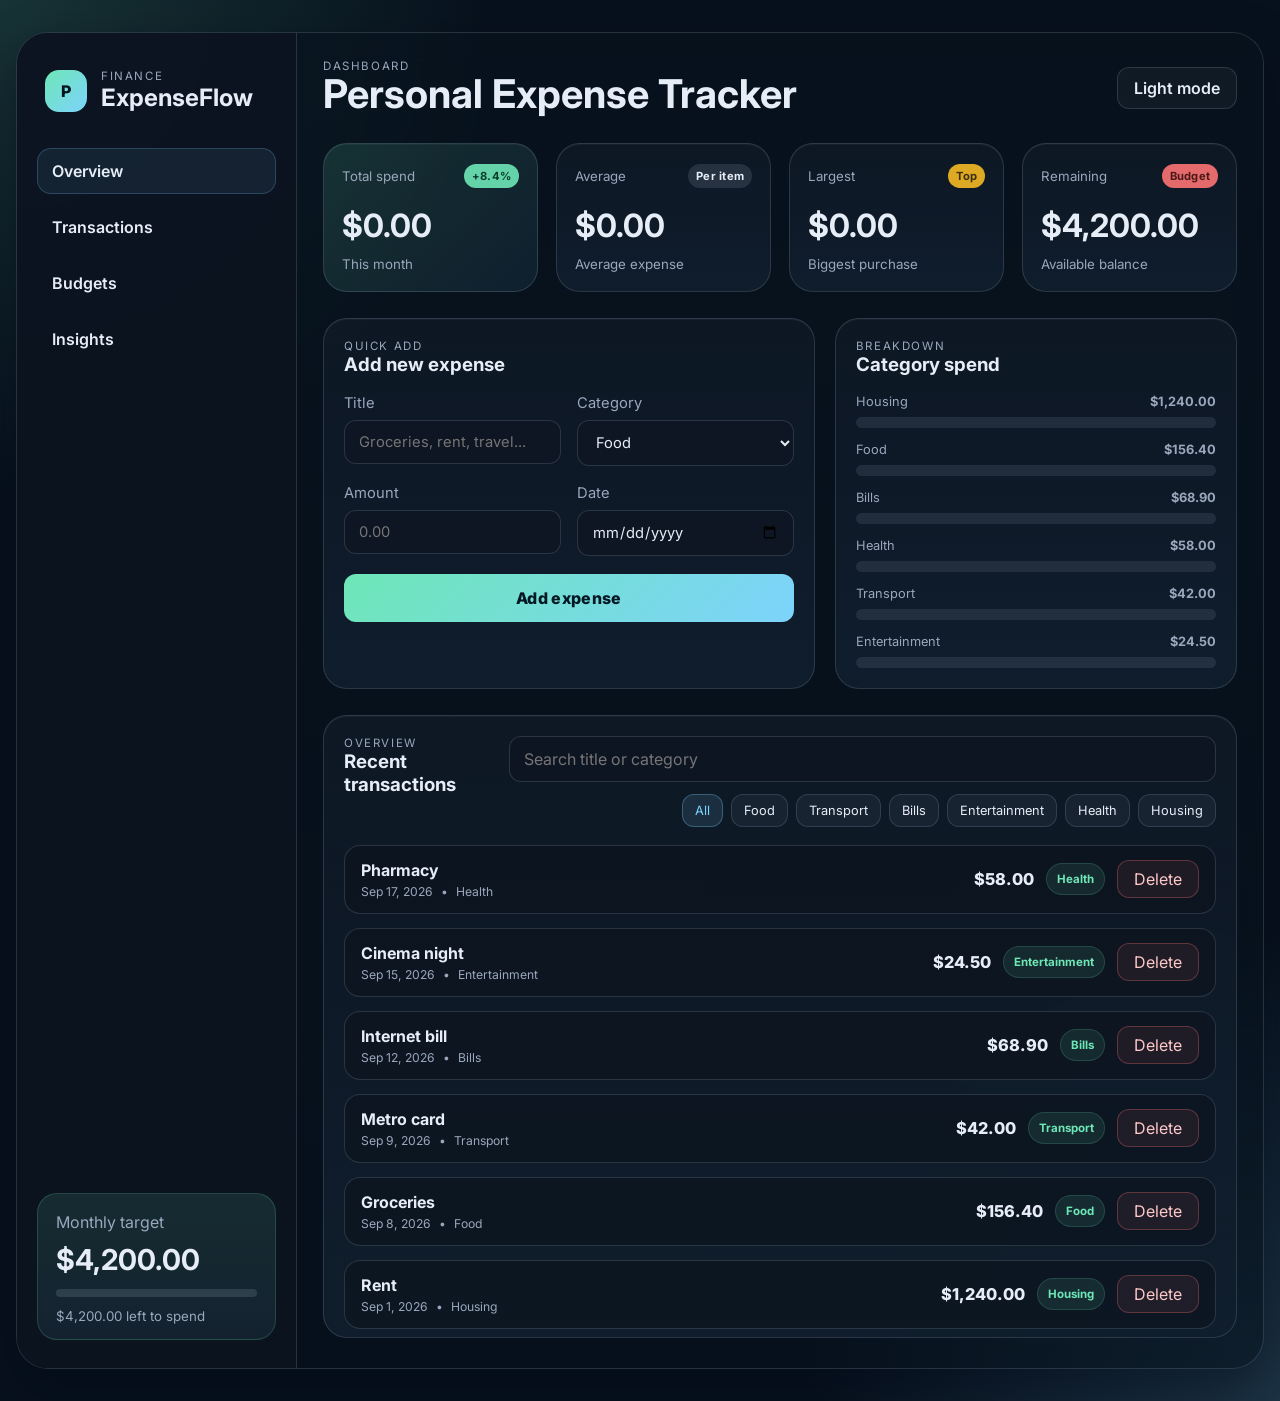
==== PersonalExpenseTracker/index.html @ f3b547eb "first commit" ====
<!DOCTYPE html>
<html lang="en">
  <head>
    <meta charset="UTF-8" />
    <meta name="viewport" content="width=device-width, initial-scale=1.0" />
    <meta
      name="description"
      content="Personal Expense Tracker dashboard for managing spending, categories, and monthly insights."
    />
    <title>Personal Expense Tracker</title>
    <link rel="preconnect" href="https://fonts.googleapis.com" />
    <link rel="preconnect" href="https://fonts.gstatic.com" crossorigin />
    <link
      href="https://fonts.googleapis.com/css2?family=Inter:wght@400;500;600;700;800&display=swap"
      rel="stylesheet"
    />
    <link rel="stylesheet" href="styles.css" />
  </head>
  <body>
    <div class="app-shell">
      <aside class="sidebar">
        <div class="brand-wrap">
          <div class="brand-badge">P</div>
          <div>
            <p class="brand-kicker">Finance</p>
            <h2>ExpenseFlow</h2>
          </div>
        </div>

        <nav class="nav" aria-label="Main navigation">
          <button class="nav-item active" type="button">
            <span>Overview</span>
          </button>
          <button class="nav-item" type="button">
            <span>Transactions</span>
          </button>
          <button class="nav-item" type="button">
            <span>Budgets</span>
          </button>
          <button class="nav-item" type="button">
            <span>Insights</span>
          </button>
        </nav>

        <div class="sidebar-card">
          <p>Monthly target</p>
          <h3 id="budgetValue">$4,200</h3>
          <div class="progress-track">
            <span id="budgetProgress" class="progress-fill"></span>
          </div>
          <small id="budgetStatus">$1,580 left to spend</small>
        </div>
      </aside>

      <main class="main-panel">
        <header class="topbar">
          <div>
            <p class="eyebrow">Dashboard</p>
            <h1>Personal Expense Tracker</h1>
          </div>

          <div class="topbar-actions">
            <button class="ghost-button" id="themeToggle" type="button" aria-label="Toggle theme">
              Light mode
            </button>
          </div>
        </header>

        <section class="summary-grid" aria-label="Expense summary">
          <article class="summary-card accent">
            <div class="card-head">
              <span>Total spend</span>
              <span class="chip success">+8.4%</span>
            </div>
            <h2 id="totalSpend">$0.00</h2>
            <small>This month</small>
          </article>

          <article class="summary-card">
            <div class="card-head">
              <span>Average</span>
              <span class="chip neutral">Per item</span>
            </div>
            <h2 id="avgSpend">$0.00</h2>
            <small>Average expense</small>
          </article>

          <article class="summary-card">
            <div class="card-head">
              <span>Largest</span>
              <span class="chip warning">Top</span>
            </div>
            <h2 id="largestSpend">$0.00</h2>
            <small>Biggest purchase</small>
          </article>

          <article class="summary-card">
            <div class="card-head">
              <span>Remaining</span>
              <span class="chip danger">Budget</span>
            </div>
            <h2 id="remainingSpend">$0.00</h2>
            <small>Available balance</small>
          </article>
        </section>

        <section class="layout-grid">
          <div class="panel add-panel">
            <div class="panel-header">
              <div>
                <p class="eyebrow">Quick add</p>
                <h3>Add new expense</h3>
              </div>
            </div>

            <form id="expenseForm" class="expense-form">
              <div class="form-row two-columns">
                <label>
                  <span>Title</span>
                  <input id="titleInput" name="title" type="text" placeholder="Groceries, rent, travel..." required />
                </label>
                <label>
                  <span>Category</span>
                  <select id="categoryInput" name="category">
                    <option value="Food">Food</option>
                    <option value="Transport">Transport</option>
                    <option value="Housing">Housing</option>
                    <option value="Entertainment">Entertainment</option>
                    <option value="Health">Health</option>
                    <option value="Shopping">Shopping</option>
                    <option value="Bills">Bills</option>
                    <option value="Other">Other</option>
                  </select>
                </label>
              </div>

              <div class="form-row two-columns">
                <label>
                  <span>Amount</span>
                  <input id="amountInput" name="amount" type="number" min="0.01" step="0.01" placeholder="0.00" required />
                </label>
                <label>
                  <span>Date</span>
                  <input id="dateInput" name="date" type="date" required />
                </label>
              </div>

              <button class="primary-button" type="submit">Add expense</button>
            </form>
          </div>

          <div class="panel chart-panel">
            <div class="panel-header">
              <div>
                <p class="eyebrow">Breakdown</p>
                <h3>Category spend</h3>
              </div>
            </div>
            <div id="categoryBreakdown" class="category-list" aria-live="polite"></div>
          </div>
        </section>

        <section class="panel list-panel">
          <div class="panel-header list-header">
            <div>
              <p class="eyebrow">Overview</p>
              <h3>Recent transactions</h3>
            </div>

            <div class="toolbar">
              <input id="searchInput" type="search" placeholder="Search title or category" aria-label="Search expenses" />
              <div class="filter-pills" id="filterPills" aria-label="Filter by category"></div>
            </div>
          </div>

          <div id="expenseList" class="expense-list" aria-live="polite"></div>
        </section>
      </main>
    </div>

    <div id="toast" class="toast" role="status" aria-live="polite"></div>

    <script src="script.js"></script>
  </body>
</html>
---- PersonalExpenseTracker/styles.css ----
:root {
  --bg: #07111d;
  --bg-soft: #0d1b2a;
  --panel: rgba(16, 26, 39, 0.82);
  --panel-strong: #101b2b;
  --panel-alt: rgba(17, 31, 46, 0.9);
  --sidebar: rgba(12, 21, 32, 0.95);
  --line: rgba(148, 163, 184, 0.22);
  --text: #e6edf7;
  --muted: #9aa7bc;
  --accent: #6ee7b7;
  --accent-strong: #22c55e;
  --accent-2: #7dd3fc;
  --warning: #fbbf24;
  --danger: #f87171;
  --shadow: 0 20px 50px rgba(2, 6, 23, 0.45);
  --radius: 24px;
}

body.light-mode {
  --bg: #edf4ff;
  --bg-soft: #e4edff;
  --panel: rgba(255, 255, 255, 0.8);
  --panel-strong: #ffffff;
  --panel-alt: rgba(245, 248, 255, 0.96);
  --sidebar: rgba(255, 255, 255, 0.85);
  --line: rgba(102, 112, 140, 0.18);
  --text: #162335;
  --muted: #5d6a7f;
  --shadow: 0 20px 50px rgba(113, 128, 168, 0.2);
}

* {
  box-sizing: border-box;
}

html {
  scroll-behavior: smooth;
}

body {
  margin: 0;
  min-height: 100vh;
  font-family: "Inter", sans-serif;
  background:
    radial-gradient(circle at top left, rgba(110, 231, 183, 0.16), transparent 26%),
    radial-gradient(circle at bottom right, rgba(125, 211, 252, 0.18), transparent 25%),
    var(--bg);
  color: var(--text);
}

button,
input,
select {
  font: inherit;
}

button {
  cursor: pointer;
}

.app-shell {
  width: min(1440px, calc(100% - 32px));
  margin: 32px auto;
  background: rgba(7, 17, 29, 0.55);
  border: 1px solid var(--line);
  border-radius: 32px;
  box-shadow: var(--shadow);
  backdrop-filter: blur(18px);
  display: grid;
  grid-template-columns: 280px minmax(0, 1fr);
  overflow: hidden;
}

body.light-mode .app-shell {
  background: rgba(255, 255, 255, 0.5);
}

.sidebar {
  background: var(--sidebar);
  border-right: 1px solid var(--line);
  padding: 28px 20px;
  display: flex;
  flex-direction: column;
  gap: 24px;
}

.brand-wrap {
  display: flex;
  align-items: center;
  gap: 14px;
  padding: 8px 8px 12px;
}

.brand-badge {
  width: 42px;
  height: 42px;
  border-radius: 14px;
  display: grid;
  place-items: center;
  font-weight: 800;
  color: #04131d;
  background: linear-gradient(135deg, var(--accent), var(--accent-2));
}

.brand-kicker,
.eyebrow {
  margin: 0;
  font-size: 0.72rem;
  letter-spacing: 0.14em;
  text-transform: uppercase;
  color: var(--muted);
}

.brand-wrap h2,
.topbar h1,
.panel-header h3,
.summary-card h2 {
  margin: 0;
}

.nav {
  display: flex;
  flex-direction: column;
  gap: 10px;
}

.nav-item {
  width: 100%;
  border: 1px solid transparent;
  border-radius: 14px;
  padding: 12px 14px;
  background: transparent;
  color: var(--text);
  text-align: left;
  font-weight: 600;
  transition: 0.2s ease;
}

.nav-item:hover,
.nav-item.active {
  background: rgba(125, 211, 252, 0.08);
  border-color: rgba(125, 211, 252, 0.22);
}

.sidebar-card {
  margin-top: auto;
  background: linear-gradient(180deg, rgba(110, 231, 183, 0.12), rgba(125, 211, 252, 0.08));
  border: 1px solid rgba(110, 231, 183, 0.18);
  border-radius: 20px;
  padding: 18px 18px 14px;
}

.sidebar-card p,
.sidebar-card small {
  margin: 0;
  color: var(--muted);
}

.sidebar-card h3 {
  margin: 10px 0 12px;
  font-size: 1.8rem;
}

.progress-track {
  height: 8px;
  width: 100%;
  background: rgba(148, 163, 184, 0.2);
  border-radius: 999px;
  overflow: hidden;
  margin: 12px 0 8px;
}

.progress-fill {
  display: block;
  height: 100%;
  width: 62%;
  border-radius: inherit;
  background: linear-gradient(90deg, var(--accent), var(--accent-2));
}

.main-panel {
  padding: 26px 26px 30px;
  background: linear-gradient(180deg, rgba(9, 20, 31, 0.4), rgba(9, 20, 31, 0.1));
}

.topbar {
  display: flex;
  justify-content: space-between;
  align-items: center;
  gap: 16px;
  margin-bottom: 26px;
}

.topbar h1 {
  font-size: clamp(1.9rem, 1.2rem + 1.6vw, 3.2rem);
  line-height: 1.1;
}

.ghost-button,
.primary-button,
.filter-button,
.delete-button {
  border: 1px solid var(--line);
  border-radius: 12px;
  color: var(--text);
  background: rgba(255, 255, 255, 0.04);
  transition: 0.2s ease;
}

.ghost-button {
  padding: 10px 16px;
  font-weight: 600;
}

.ghost-button:hover,
.primary-button:hover,
.filter-button:hover,
.delete-button:hover {
  transform: translateY(-1px);
}

.summary-grid {
  display: grid;
  grid-template-columns: repeat(4, minmax(0, 1fr));
  gap: 18px;
  margin-bottom: 26px;
}

.summary-card,
.panel {
  background: linear-gradient(180deg, var(--panel), var(--panel-alt));
  border: 1px solid var(--line);
  border-radius: var(--radius);
  box-shadow: inset 0 1px 0 rgba(255, 255, 255, 0.04);
}

.summary-card {
  padding: 20px 18px 18px;
}

.summary-card.accent {
  background: linear-gradient(135deg, rgba(110, 231, 183, 0.14), rgba(125, 211, 252, 0.08));
}

.card-head {
  display: flex;
  justify-content: space-between;
  align-items: center;
  gap: 10px;
  color: var(--muted);
  font-size: 0.83rem;
}

.summary-card h2 {
  margin-top: 18px;
  margin-bottom: 8px;
  font-size: clamp(1.7rem, 1.2rem + 1vw, 2.6rem);
}

.summary-card small {
  color: var(--muted);
}

.chip {
  display: inline-flex;
  align-items: center;
  justify-content: center;
  padding: 5px 8px;
  border-radius: 999px;
  font-size: 0.7rem;
  font-weight: 700;
  letter-spacing: 0.02em;
}

.chip.success {
  color: #0b3d2d;
  background: rgba(110, 231, 183, 0.9);
}

.chip.neutral {
  color: var(--text);
  background: rgba(148, 163, 184, 0.18);
}

.chip.warning {
  color: #3b2f10;
  background: rgba(251, 191, 36, 0.88);
}

.chip.danger {
  color: #4a1919;
  background: rgba(248, 113, 113, 0.92);
}

.layout-grid {
  display: grid;
  grid-template-columns: 1.1fr 0.9fr;
  gap: 20px;
  margin-bottom: 26px;
}

.panel {
  padding: 20px;
}

.panel-header {
  display: flex;
  align-items: center;
  justify-content: space-between;
  gap: 12px;
  margin-bottom: 18px;
}

.expense-form {
  display: flex;
  flex-direction: column;
  gap: 18px;
}

.form-row {
  display: grid;
  gap: 16px;
}

.two-columns {
  grid-template-columns: repeat(2, minmax(0, 1fr));
}

label {
  display: flex;
  flex-direction: column;
  gap: 8px;
  color: var(--muted);
  font-size: 0.92rem;
}

input,
select {
  width: 100%;
  background: rgba(15, 22, 35, 0.84);
  color: var(--text);
  border: 1px solid var(--line);
  border-radius: 12px;
  padding: 12px 14px;
  outline: none;
}

body.light-mode input,
body.light-mode select {
  background: rgba(240, 244, 255, 0.95);
}

input:focus,
select:focus {
  border-color: rgba(125, 211, 252, 0.5);
  box-shadow: 0 0 0 4px rgba(125, 211, 252, 0.14);
}

.primary-button {
  background: linear-gradient(135deg, var(--accent), var(--accent-2));
  color: #021822;
  border: none;
  padding: 14px 18px;
  font-weight: 800;
  letter-spacing: 0.02em;
}

.category-list {
  display: flex;
  flex-direction: column;
  gap: 14px;
}

.category-row {
  display: flex;
  flex-direction: column;
  gap: 8px;
}

.category-meta {
  display: flex;
  justify-content: space-between;
  align-items: center;
  color: var(--muted);
  font-size: 0.8rem;
}

.bar-track {
  height: 11px;
  width: 100%;
  background: rgba(148, 163, 184, 0.14);
  border-radius: 999px;
  overflow: hidden;
}

.bar-fill {
  height: 100%;
  border-radius: inherit;
  background: linear-gradient(90deg, var(--accent), var(--accent-2));
}

.list-panel {
  padding-bottom: 8px;
}

.list-header {
  align-items: flex-start;
}

.toolbar {
  display: flex;
  align-items: center;
  gap: 12px;
  flex-wrap: wrap;
  justify-content: flex-end;
}

.toolbar input {
  min-width: 220px;
}

.filter-pills {
  display: flex;
  flex-wrap: wrap;
  justify-content: flex-end;
  gap: 8px;
}

.filter-button {
  padding: 8px 12px;
  font-size: 0.8rem;
  background: rgba(148, 163, 184, 0.08);
}

.filter-button.active {
  background: rgba(125, 211, 252, 0.12);
  border-color: rgba(125, 211, 252, 0.3);
  color: var(--accent-2);
}

.expense-list {
  display: flex;
  flex-direction: column;
  gap: 14px;
}

.expense-item {
  display: grid;
  grid-template-columns: minmax(0, 1.7fr) auto auto auto;
  align-items: center;
  gap: 12px;
  background: rgba(11, 19, 29, 0.55);
  border: 1px solid var(--line);
  border-radius: 16px;
  padding: 14px 16px;
}

body.light-mode .expense-item {
  background: rgba(238, 244, 255, 0.8);
}

.expense-main {
  min-width: 0;
}

.expense-title {
  font-weight: 700;
  margin: 0 0 4px;
}

.expense-meta {
  display: flex;
  flex-wrap: wrap;
  gap: 8px;
  font-size: 0.76rem;
  color: var(--muted);
}

.expense-amount {
  font-weight: 800;
  font-size: 1.02rem;
}

.expense-badge {
  display: inline-flex;
  align-items: center;
  justify-content: center;
  padding: 8px 10px;
  border-radius: 999px;
  background: rgba(110, 231, 183, 0.1);
  border: 1px solid rgba(110, 231, 183, 0.16);
  font-size: 0.72rem;
  color: var(--accent);
  font-weight: 700;
}

.delete-button {
  background: rgba(248, 113, 113, 0.08);
  border-color: rgba(248, 113, 113, 0.3);
  color: #ffc8c8;
  padding: 8px 10px;
  min-width: 82px;
}

.empty-state {
  padding: 24px 10px;
  text-align: center;
  color: var(--muted);
  border: 1px dashed var(--line);
  border-radius: 14px;
}

.toast {
  position: fixed;
  right: 22px;
  bottom: 22px;
  background: rgba(9, 20, 31, 0.94);
  color: var(--text);
  border: 1px solid var(--line);
  border-radius: 12px;
  padding: 12px 16px;
  transform: translateY(18px);
  opacity: 0;
  visibility: hidden;
  transition: all 0.25s ease;
}

.toast.visible {
  transform: translateY(0);
  opacity: 1;
  visibility: visible;
}

@media (max-width: 1100px) {
  .summary-grid {
    grid-template-columns: repeat(2, minmax(0, 1fr));
  }

  .layout-grid {
    grid-template-columns: 1fr;
  }
}

@media (max-width: 820px) {
  .app-shell {
    grid-template-columns: 1fr;
  }

  .sidebar {
    border-right: none;
    border-bottom: 1px solid var(--line);
  }

  .main-panel {
    padding: 18px;
  }

  .topbar,
  .list-header {
    flex-direction: column;
    align-items: flex-start;
  }

  .toolbar {
    justify-content: flex-start;
  }
}

@media (max-width: 560px) {
  .summary-grid,
  .two-columns {
    grid-template-columns: 1fr;
  }

  .expense-item {
    grid-template-columns: 1fr;
  }

  .toolbar input {
    min-width: 100%;
  }
}
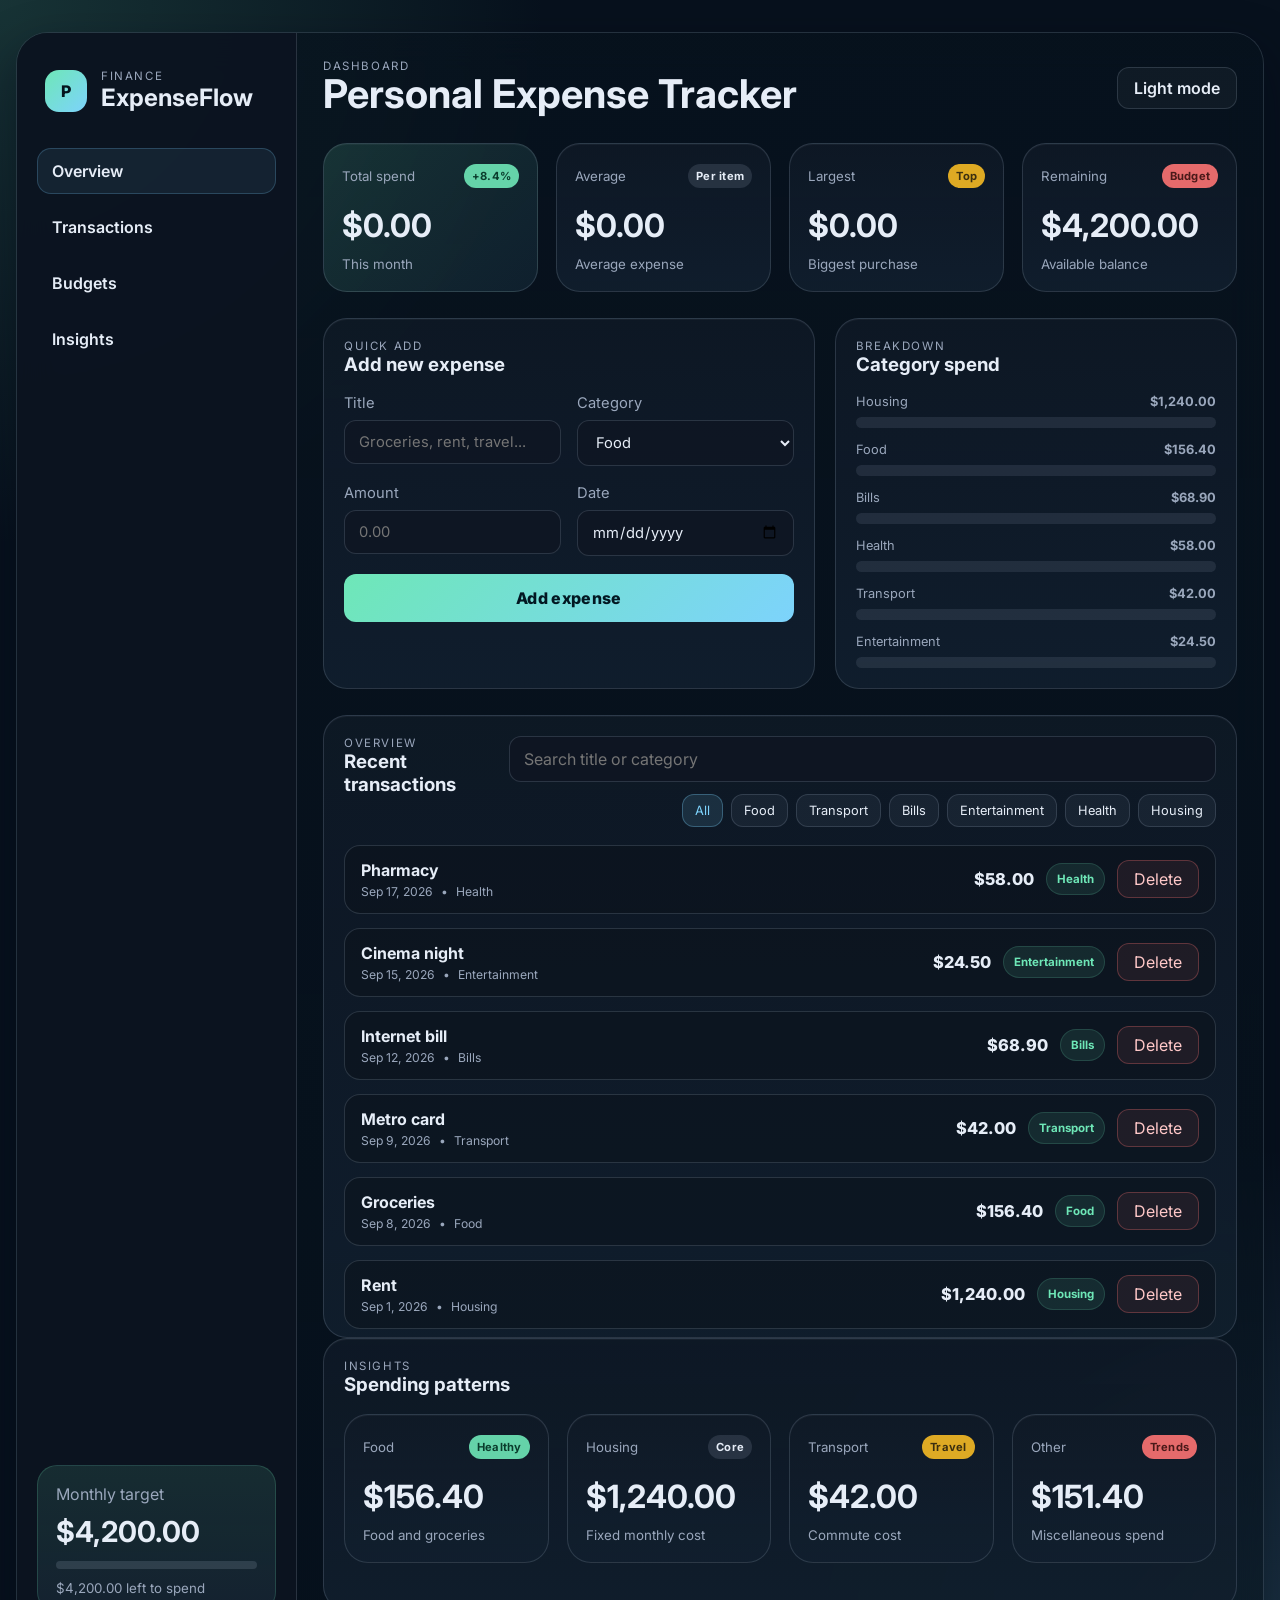
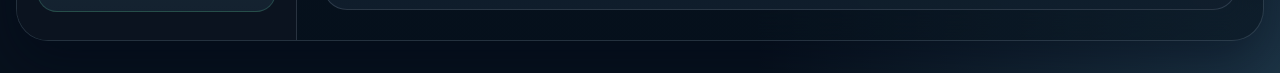
==== commit b61b2741: "first commit" ====
--- a/PersonalExpenseTracker/index.html
+++ b/PersonalExpenseTracker/index.html
@@ -28,16 +28,16 @@
         </div>
 
         <nav class="nav" aria-label="Main navigation">
-          <button class="nav-item active" type="button">
+          <button class="nav-item active" type="button" data-target="overviewSection">
             <span>Overview</span>
           </button>
-          <button class="nav-item" type="button">
+          <button class="nav-item" type="button" data-target="transactionsSection">
             <span>Transactions</span>
           </button>
-          <button class="nav-item" type="button">
+          <button class="nav-item" type="button" data-target="budgetSection">
             <span>Budgets</span>
           </button>
-          <button class="nav-item" type="button">
+          <button class="nav-item" type="button" data-target="insightsSection">
             <span>Insights</span>
           </button>
         </nav>
@@ -66,7 +66,7 @@
           </div>
         </header>
 
-        <section class="summary-grid" aria-label="Expense summary">
+        <section class="summary-grid" id="overviewSection" aria-label="Expense summary">
           <article class="summary-card accent">
             <div class="card-head">
               <span>Total spend</span>
@@ -149,7 +149,7 @@
             </form>
           </div>
 
-          <div class="panel chart-panel">
+          <div class="panel chart-panel" id="budgetSection">
             <div class="panel-header">
               <div>
                 <p class="eyebrow">Breakdown</p>
@@ -160,7 +160,7 @@
           </div>
         </section>
 
-        <section class="panel list-panel">
+        <section class="panel list-panel" id="transactionsSection">
           <div class="panel-header list-header">
             <div>
               <p class="eyebrow">Overview</p>
@@ -175,6 +175,53 @@
 
           <div id="expenseList" class="expense-list" aria-live="polite"></div>
         </section>
+
+        <section class="panel" id="insightsSection" aria-label="Expense insights">
+          <div class="panel-header">
+            <div>
+              <p class="eyebrow">Insights</p>
+              <h3>Spending patterns</h3>
+            </div>
+          </div>
+
+          <div class="summary-grid">
+            <article class="summary-card">
+              <div class="card-head">
+                <span>Food</span>
+                <span class="chip success">Healthy</span>
+              </div>
+              <h2 id="insightFood">$0.00</h2>
+              <small>Food and groceries</small>
+            </article>
+
+            <article class="summary-card">
+              <div class="card-head">
+                <span>Housing</span>
+                <span class="chip neutral">Core</span>
+              </div>
+              <h2 id="insightHousing">$0.00</h2>
+              <small>Fixed monthly cost</small>
+            </article>
+
+            <article class="summary-card">
+              <div class="card-head">
+                <span>Transport</span>
+                <span class="chip warning">Travel</span>
+              </div>
+              <h2 id="insightTransport">$0.00</h2>
+              <small>Commute cost</small>
+            </article>
+
+            <article class="summary-card">
+              <div class="card-head">
+                <span>Other</span>
+                <span class="chip danger">Trends</span>
+              </div>
+              <h2 id="insightOther">$0.00</h2>
+              <small>Miscellaneous spend</small>
+            </article>
+          </div>
+        </section>
       </main>
     </div>
 
